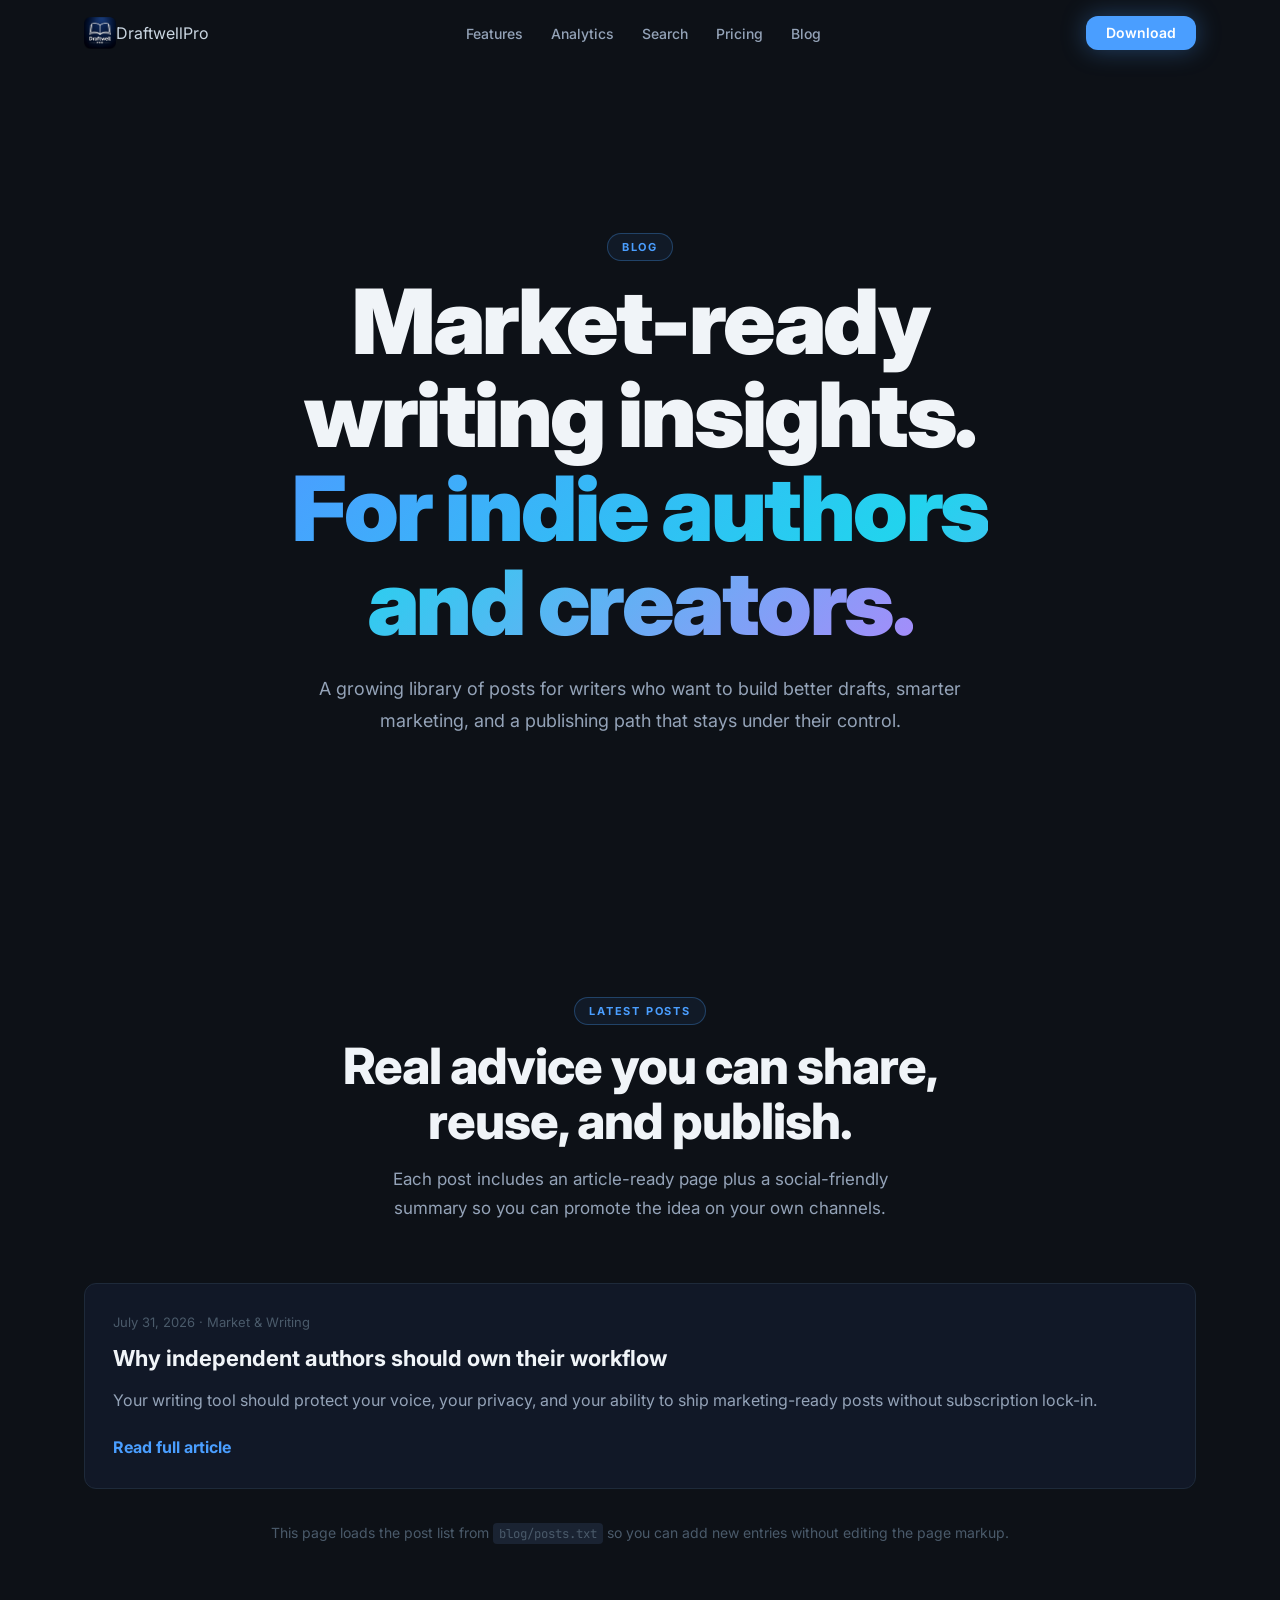
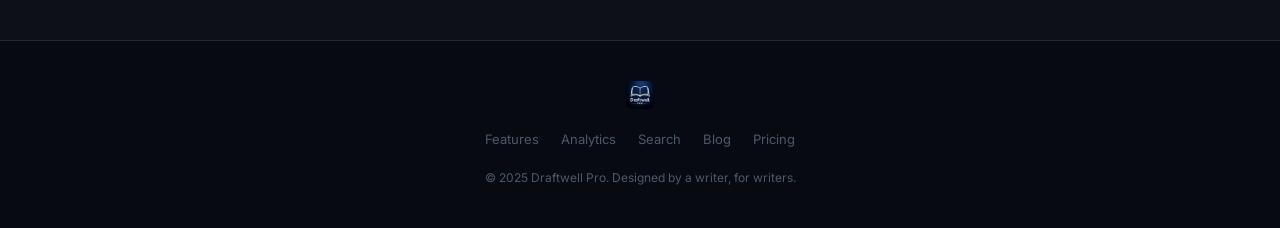
==== docs/blog.html @ 539f734c "fixed bug on blog." ====
<!DOCTYPE html>
<html lang="en">
<head>
  <meta charset="UTF-8">
  <meta name="viewport" content="width=device-width, initial-scale=1.0">
  <title>Draftwell Pro Blog — Writing, publishing, and market insights</title>
  <meta name="description" content="Draftwell Pro blog posts on writing workflows, author marketing, and independent publishing strategies.">
  <meta name="theme-color" content="#0a0d14">
  <link rel="preconnect" href="https://fonts.googleapis.com">
  <link rel="preconnect" href="https://fonts.gstatic.com" crossorigin>
  <link href="https://fonts.googleapis.com/css2?family=Inter:opsz,wght@14..32,400;14..32,500;14..32,600;14..32,700;14..32,800;14..32,900&family=JetBrains+Mono:wght@400;600;700&display=swap" rel="stylesheet">
  <link rel="stylesheet" href="css/styles.css">
  <link rel="icon" href="images/Favicon.ico">
</head>
<body>

<nav id="nav">
  <div class="container nav-inner">
    <div class="nav-logo"><img src="images/logo.png" alt="Draftwell Pro"> Draftwell <span>Pro</span></div>
    <ul class="nav-links">
      <li><a href="index.html#editor">Features</a></li>
      <li><a href="index.html#analytics">Analytics</a></li>
      <li><a href="index.html#search">Search</a></li>
      <li><a href="index.html#price">Pricing</a></li>
      <li><a href="blog.html">Blog</a></li>
    </ul>
    <a href="installHelp.html" class="btn btn-primary nav-cta">Download</a>
  </div>
</nav>

<section id="hero" class="section-alt">
  <div class="container">
    <div class="hero-content reveal" style="max-width:720px;margin:0 auto;text-align:center;">
      <span class="section-label">Blog</span>
      <h1 class="hero-headline">Market-ready writing insights.<br><span class="gradient-text">For indie authors and creators.</span></h1>
      <p class="hero-sub" style="max-width:720px;margin:18px auto 0;">A growing library of posts for writers who want to build better drafts, smarter marketing, and a publishing path that stays under their control.</p>
    </div>
  </div>
</section>

<section class="section-alt">
  <div class="container">
    <div class="section-header reveal">
      <span class="section-label">Latest Posts</span>
      <h2>Real advice you can share,<br>reuse, and publish.</h2>
      <p>Each post includes an article-ready page plus a social-friendly summary so you can promote the idea on your own channels.</p>
    </div>

    <div id="blog-list" class="blog-grid reveal">
      <article class="blog-card">
        <div class="blog-card-meta">July 31, 2026 · Draftwell Pro Blog</div>
        <h3>Welcome to the Draftwell Pro Blog</h3>
        <p class="blog-card-snippet">A professional introduction to this space: practical publishing guidance, author workflow insights, and market-savvy writing advice for independent creators.</p>
        <a href="blog/own-your-workflow.html">Read full introduction</a>
      </article>
    </div>

    <div id="blog-empty" class="blog-empty" hidden>
      <p>Blog posts are loading. If the list does not appear, the blog is still being assembled or your browser is blocking local fetches.</p>
    </div>

    <p style="text-align:center;margin-top:32px;font-size:14px;color:var(--text-4);">This page loads the post list from <code>blog/posts.txt</code> so you can add new entries without editing the page markup.</p>
  </div>
</section>

<footer>
  <div class="container footer-inner">
    <div class="footer-logo"><img src="images/logo.png" alt="Draftwell Pro"></div>
    <ul class="footer-links">
      <li><a href="index.html#editor">Features</a></li>
      <li><a href="index.html#analytics">Analytics</a></li>
      <li><a href="index.html#search">Search</a></li>
      <li><a href="blog.html">Blog</a></li>
      <li><a href="index.html#price">Pricing</a></li>
    </ul>
    <div class="footer-copy">&copy; 2025 Draftwell Pro. Designed by a writer, for writers.</div>
  </div>
</footer>

<script src="js/main.js"></script>
<script src="js/blog.js"></script>
</body>
</html>
---- docs/css/styles.css ----
/* =============================================
   Draftwell Pro Marketing Site — styles.css
   ============================================= */

:root {
  --bg-0: #070a10;
  --bg-1: #0a0d14;
  --bg-2: #0d1117;
  --bg-3: #111827;
  --bg-4: #1a2332;
  --border-dim: #1e2a3a;
  --border-mid: #2d3f55;
  --border-bright: #3d5266;

  --text-1: #f0f4f8;
  --text-2: #c9d5e0;
  --text-3: #94a3b8;
  --text-4: #4a5a6a;

  --blue:   #4a9eff;
  --teal:   #1abc9c;
  --purple: #a78bfa;
  --green:  #50c878;
  --amber:  #f59e0b;
  --pink:   #e879f9;
  --coral:  #fb7185;
  --orange: #f97316;
  --sky:    #22d3ee;
  --slate:  #94a3b8;

  --font:      'Inter', -apple-system, BlinkMacSystemFont, 'Segoe UI', sans-serif;
  --font-mono: 'JetBrains Mono', 'Fira Code', 'Cascadia Code', monospace;

  --section-pad: 96px;
  --container:   1160px;
  --r-sm: 6px;
  --r-md: 12px;
  --r-lg: 20px;
  --r-xl: 28px;
}

/* --- Reset ---------------------------------------------------------- */
*, *::before, *::after { box-sizing: border-box; margin: 0; padding: 0; }
html { scroll-behavior: smooth; }
body {
  background: var(--bg-1);
  color: var(--text-2);
  font-family: var(--font);
  line-height: 1.65;
  overflow-x: hidden;
}
img { max-width: 100%; height: auto; display: block; }
a { color: var(--blue); text-decoration: none; }
a:hover { text-decoration: underline; }
code {
  font-family: var(--font-mono);
  background: var(--bg-4);
  padding: 2px 6px;
  border-radius: 4px;
  font-size: 0.88em;
}

.visually-hidden {
  position: absolute;
  width: 1px; height: 1px;
  overflow: hidden;
  clip: rect(0 0 0 0);
  white-space: nowrap;
}

/* --- Layout --------------------------------------------------------- */
.container { max-width: var(--container); margin: 0 auto; padding: 0 24px; }

section { padding: var(--section-pad) 0; }
.section-alt { background: var(--bg-2); }

.section-header { text-align: center; margin-bottom: 60px; }
.section-header h2 {
  font-size: clamp(30px, 4vw, 50px);
  font-weight: 800;
  letter-spacing: -1px;
  color: var(--text-1);
  line-height: 1.1;
  margin-bottom: 16px;
}
.section-header p {
  font-size: 17px;
  color: var(--text-3);
  max-width: 540px;
  margin: 0 auto;
  line-height: 1.7;
}

/* --- Scroll Reveal -------------------------------------------------- */
.reveal {
  opacity: 0;
  transform: translateY(28px);
  transition: opacity 0.6s ease, transform 0.6s ease;
}
.reveal.visible { opacity: 1; transform: translateY(0); }
.reveal-d1 { transition-delay: 0.1s; }
.reveal-d2 { transition-delay: 0.2s; }
.reveal-d3 { transition-delay: 0.3s; }
.reveal-d4 { transition-delay: 0.4s; }

/* --- Text helpers --------------------------------------------------- */
.gradient-text {
  background: linear-gradient(135deg, var(--blue) 0%, var(--sky) 50%, var(--purple) 100%);
  -webkit-background-clip: text;
  -webkit-text-fill-color: transparent;
  background-clip: text;
}
.gradient-teal {
  background: linear-gradient(135deg, var(--teal) 0%, var(--sky) 100%);
  -webkit-background-clip: text;
  -webkit-text-fill-color: transparent;
  background-clip: text;
}
.section-label {
  display: inline-block;
  font-size: 11px;
  font-weight: 700;
  letter-spacing: 0.16em;
  text-transform: uppercase;
  color: var(--blue);
  padding: 4px 14px;
  border: 1px solid rgba(74,158,255,0.3);
  border-radius: 100px;
  background: rgba(74,158,255,0.07);
  margin-bottom: 14px;
}

/* --- Buttons -------------------------------------------------------- */
.btn {
  display: inline-flex;
  align-items: center;
  gap: 8px;
  padding: 13px 26px;
  border-radius: var(--r-md);
  font-size: 15px;
  font-weight: 600;
  cursor: pointer;
  border: none;
  transition: all 0.2s ease;
  text-decoration: none;
  line-height: 1;
}
.btn:hover { text-decoration: none; }
.btn-primary {
  background: var(--blue);
  color: #fff;
  box-shadow: 0 0 24px rgba(74,158,255,0.35);
}
.btn-primary:hover {
  background: #69b5ff;
  box-shadow: 0 0 36px rgba(74,158,255,0.55);
  transform: translateY(-1px);
  color: #fff;
}
.btn-ghost {
  background: transparent;
  color: var(--text-2);
  border: 1px solid var(--border-mid);
}
.btn-ghost:hover {
  border-color: var(--border-bright);
  color: var(--text-1);
  background: var(--bg-3);
}
.btn-lg { padding: 17px 34px; font-size: 16px; }

/* --- Navigation ----------------------------------------------------- */
#nav {
  position: fixed;
  top: 0; left: 0; right: 0;
  z-index: 100;
  padding: 16px 0;
  transition: background 0.3s, backdrop-filter 0.3s, box-shadow 0.3s;
}
#nav.scrolled {
  background: rgba(10,13,20,0.90);
  backdrop-filter: blur(14px);
  -webkit-backdrop-filter: blur(14px);
  box-shadow: 0 1px 0 var(--border-dim);
}
.nav-inner { display: flex; align-items: center; justify-content: space-between; gap: 24px; }
.nav-logo { display: flex; align-items: center; }
.nav-logo img { height: 32px; width: auto; display: block; }
.nav-links { display: flex; align-items: center; gap: 28px; list-style: none; }
.nav-links a { font-size: 14px; color: var(--text-3); font-weight: 500; transition: color 0.2s; }
.nav-links a:hover { color: var(--text-1); text-decoration: none; }
.nav-cta { margin-left: 8px; padding: 10px 20px; font-size: 14px; }

/* --- Hero ----------------------------------------------------------- */
#hero {
  min-height: 100vh;
  display: flex;
  flex-direction: column;
  align-items: center;
  justify-content: center;
  text-align: center;
  padding: 140px 24px 72px;
  position: relative;
  overflow: hidden;
}
.hero-bg { position: absolute; inset: 0; pointer-events: none; z-index: 0; }
.hero-glow {
  position: absolute;
  border-radius: 50%;
  filter: blur(90px);
}
.hero-glow-1 {
  width: 680px; height: 520px;
  background: radial-gradient(ellipse, rgba(74,158,255,0.28) 0%, transparent 70%);
  top: -120px; left: 50%; transform: translateX(-50%);
}
.hero-glow-2 {
  width: 500px; height: 400px;
  background: radial-gradient(ellipse, rgba(167,139,250,0.18) 0%, transparent 70%);
  bottom: -40px; right: 8%;
}
.hero-glow-3 {
  width: 380px; height: 380px;
  background: radial-gradient(ellipse, rgba(26,188,156,0.12) 0%, transparent 70%);
  top: 35%; left: 4%;
}
.hero-content { position: relative; z-index: 1; max-width: 780px; }

.badges { display: flex; flex-wrap: wrap; gap: 8px; justify-content: center; margin-bottom: 28px; }
.badge {
  display: inline-flex;
  align-items: center;
  gap: 5px;
  padding: 5px 13px;
  border-radius: 100px;
  font-size: 12px;
  font-weight: 600;
  letter-spacing: 0.02em;
  border: 1px solid;
}
.badge-blue   { color: var(--blue);   border-color: rgba(74,158,255,0.35);  background: rgba(74,158,255,0.08); }
.badge-teal   { color: var(--teal);   border-color: rgba(26,188,156,0.35);  background: rgba(26,188,156,0.08); }
.badge-purple { color: var(--purple); border-color: rgba(167,139,250,0.35); background: rgba(167,139,250,0.08); }
.badge-green  { color: var(--green);  border-color: rgba(80,200,120,0.35);  background: rgba(80,200,120,0.08); }

h1.hero-headline {
  font-size: clamp(46px, 7.5vw, 90px);
  font-weight: 900;
  line-height: 1.04;
  letter-spacing: -2.5px;
  color: var(--text-1);
  margin-bottom: 24px;
}
.hero-sub {
  font-size: 18px;
  color: var(--text-3);
  line-height: 1.75;
  max-width: 620px;
  margin: 0 auto 36px;
}
.hero-cta { display: flex; gap: 14px; justify-content: center; flex-wrap: wrap; }

.hero-mockup {
  position: relative;
  z-index: 1;
  margin-top: 60px;
  width: 100%;
  max-width: 920px;
}
.mockup-window {
  background: var(--bg-3);
  border: 1px solid var(--border-mid);
  border-radius: var(--r-lg);
  overflow: hidden;
  box-shadow: 0 0 0 1px var(--border-dim), 0 0 80px rgba(74,158,255,0.10), 0 48px 80px rgba(0,0,0,0.55);
}
.mockup-titlebar {
  display: flex;
  align-items: center;
  gap: 7px;
  padding: 11px 16px;
  background: var(--bg-4);
  border-bottom: 1px solid var(--border-dim);
}
.dot { width: 12px; height: 12px; border-radius: 50%; }
.dot-red   { background: #ff5f57; }
.dot-amber { background: #febc2e; }
.dot-green { background: #28c840; }
.mockup-title {
  flex: 1;
  text-align: center;
  font-size: 12px;
  color: var(--text-4);
  font-family: var(--font-mono);
}
.mockup-placeholder {
  aspect-ratio: 16/9;
  display: flex;
  align-items: center;
  justify-content: center;
  background: linear-gradient(135deg, var(--bg-2) 0%, var(--bg-4) 100%);
  position: relative;
  overflow: hidden;
}
.mockup-placeholder::before {
  content: '';
  position: absolute;
  inset: 0;
  background:
    repeating-linear-gradient(90deg, transparent, transparent 99px, rgba(74,158,255,0.04) 100px),
    repeating-linear-gradient(0deg, transparent, transparent 39px, rgba(74,158,255,0.04) 40px);
}
.ph-label {
  position: relative;
  z-index: 1;
  text-align: center;
  padding: 24px;
}
.ph-label .ph-icon { font-size: 44px; opacity: 0.25; margin-bottom: 12px; }
.ph-label p { font-size: 13px; color: var(--text-4); font-family: var(--font-mono); }
.ph-label .ph-hint { font-size: 11px; color: var(--text-4); opacity: 0.6; margin-top: 6px; }

/* --- Hero carousel -------------------------------------------------- */
.hero-carousel {
  display: grid;
  position: relative;
  border-radius: var(--r-lg);
  overflow: hidden;
  box-shadow: 0 0 0 1px var(--border-mid), 0 0 80px rgba(74,158,255,0.10), 0 48px 80px rgba(0,0,0,0.55);
}
.hc-slide {
  grid-area: 1 / 1;
  width: 100%;
  display: block;
  opacity: 0;
  transition: opacity 0.7s ease;
  pointer-events: none;
  cursor: zoom-in;
}
.hc-slide.active {
  opacity: 1;
  pointer-events: auto;
}
.hc-dots {
  position: absolute;
  bottom: 12px;
  left: 50%;
  transform: translateX(-50%);
  display: flex;
  gap: 7px;
  z-index: 10;
}
.hc-dot {
  width: 8px;
  height: 8px;
  border-radius: 50%;
  border: none;
  background: rgba(255,255,255,0.35);
  cursor: pointer;
  padding: 0;
  transition: background 0.25s, transform 0.25s;
}
.hc-dot.active {
  background: rgba(255,255,255,0.90);
  transform: scale(1.25);
}
.hc-dot:hover { background: rgba(255,255,255,0.65); }
.hc-arrow {
  position: absolute;
  top: 50%;
  transform: translateY(-50%);
  z-index: 10;
  width: 44px;
  height: 44px;
  border-radius: 50%;
  border: 1px solid rgba(255,255,255,0.25);
  background: rgba(0,0,0,0.45);
  color: #fff;
  font-size: 28px;
  line-height: 1;
  cursor: pointer;
  display: flex;
  align-items: center;
  justify-content: center;
  opacity: 0;
  transition: opacity 0.2s, background 0.2s;
  padding: 0;
  padding-bottom: 2px;
}
.hc-prev { left: 12px; }
.hc-next { right: 12px; }
.hero-carousel:hover .hc-arrow { opacity: 1; }
.hc-arrow:hover { background: rgba(0,0,0,0.70); }

/* --- Analytics screenshots tab -------------------------------------- */
.ac-wrap {
  max-width: 860px;
  margin: 0 auto;
}

/* --- Standalone section screenshots --------------------------------- */
.section-screenshot {
  width: 100%;
  display: block;
  border-radius: var(--r-lg);
  border: 1px solid var(--border-mid);
  box-shadow: 0 0 0 1px var(--border-dim), 0 24px 60px rgba(0,0,0,0.45);
  cursor: zoom-in;
}

/* --- Lightbox ------------------------------------------------------- */
.lightbox {
  display: none;
  position: fixed;
  inset: 0;
  background: rgba(0,0,0,0.92);
  z-index: 9000;
  align-items: center;
  justify-content: center;
  padding: 24px;
}
.lightbox.open {
  display: flex;
}
.lb-img {
  max-width: 100%;
  max-height: 100%;
  object-fit: contain;
  border-radius: var(--r-md);
  box-shadow: 0 0 80px rgba(0,0,0,0.8);
  user-select: none;
}
.lb-close {
  position: absolute;
  top: 16px;
  right: 20px;
  width: 40px;
  height: 40px;
  border-radius: 50%;
  border: 1px solid rgba(255,255,255,0.2);
  background: rgba(255,255,255,0.08);
  color: #fff;
  font-size: 22px;
  line-height: 1;
  cursor: pointer;
  display: flex;
  align-items: center;
  justify-content: center;
  transition: background 0.2s;
}
.lb-close:hover { background: rgba(255,255,255,0.18); }
.lb-arrow {
  position: absolute;
  top: 50%;
  transform: translateY(-50%);
  width: 52px;
  height: 52px;
  border-radius: 50%;
  border: 1px solid rgba(255,255,255,0.2);
  background: rgba(255,255,255,0.08);
  color: #fff;
  font-size: 32px;
  line-height: 1;
  cursor: pointer;
  display: flex;
  align-items: center;
  justify-content: center;
  transition: background 0.2s;
  padding: 0;
  padding-bottom: 3px;
  z-index: 1;
}
.lb-arrow:hover { background: rgba(255,255,255,0.18); }
.lb-prev { left: 20px; }
.lb-next { right: 20px; }
.lightbox.lb-single .lb-arrow { display: none; }
@media (max-width: 640px) {
  .lb-arrow { width: 42px; height: 42px; font-size: 26px; }
  .lb-prev { left: 8px; }
  .lb-next { right: 8px; }
}

/* --- Feature items -------------------------------------------------- */
.feature-list { display: flex; flex-direction: column; gap: 14px; }
.feature-item {
  display: flex;
  gap: 14px;
  align-items: flex-start;
  padding: 15px;
  border-radius: var(--r-md);
  border: 1px solid var(--border-dim);
  background: var(--bg-3);
  transition: border-color 0.2s;
}
.feature-item:hover { border-color: rgba(74,158,255,0.3); }
.fi-icon {
  width: 36px; height: 36px;
  border-radius: var(--r-sm);
  display: flex; align-items: center; justify-content: center;
  font-size: 16px; flex-shrink: 0;
}
.fi-blue   { background: rgba(74,158,255,0.14); }
.fi-teal   { background: rgba(26,188,156,0.14); }
.fi-purple { background: rgba(167,139,250,0.14); }
.fi-amber  { background: rgba(245,158,11,0.14); }
.fi-green  { background: rgba(80,200,120,0.14); }
.fi-pink   { background: rgba(232,121,249,0.14); }
.fi-coral  { background: rgba(251,113,133,0.14); }
.fi-orange { background: rgba(249,115,22,0.14); }
.feature-text h4 { font-size: 14px; font-weight: 700; color: var(--text-1); margin-bottom: 3px; }
.feature-text p  { font-size: 13px; color: var(--text-3); line-height: 1.55; }

/* --- Two-column feature layout -------------------------------------- */
.feat-layout {
  display: grid;
  grid-template-columns: 1fr 1fr;
  gap: 60px;
  align-items: center;
}
.feat-layout.flip > :first-child { order: 2; }
.feat-layout.flip > :last-child  { order: 1; }
.feat-copy h2 {
  font-size: clamp(26px, 3.2vw, 42px);
  font-weight: 800;
  letter-spacing: -1px;
  color: var(--text-1);
  line-height: 1.1;
  margin-bottom: 14px;
}
.feat-copy p {
  font-size: 16px;
  color: var(--text-3);
  line-height: 1.7;
  margin-bottom: 28px;
}

/* --- Problem cards -------------------------------------------------- */
.problem-grid {
  display: grid;
  grid-template-columns: repeat(auto-fit, minmax(240px, 1fr));
  gap: 22px;
}
.problem-card {
  background: var(--bg-3);
  border: 1px solid var(--border-dim);
  border-radius: var(--r-md);
  padding: 26px;
  transition: border-color 0.2s, transform 0.2s;
}
.problem-card:hover { border-color: var(--border-bright); transform: translateY(-2px); }
.problem-icon { font-size: 26px; margin-bottom: 14px; }
.problem-card h3 { font-size: 16px; font-weight: 700; color: var(--text-1); margin-bottom: 8px; }
.problem-card p  { font-size: 14px; color: var(--text-3); line-height: 1.6; }

/* --- Analytics tabs & panels --------------------------------------- */
.analytics-tabs {
  display: flex;
  gap: 8px;
  justify-content: center;
  flex-wrap: wrap;
  margin-bottom: 36px;
}
.tab-btn {
  padding: 8px 20px;
  border-radius: 100px;
  font-size: 13px;
  font-weight: 600;
  cursor: pointer;
  border: 1px solid var(--border-dim);
  background: transparent;
  color: var(--text-3);
  transition: all 0.2s;
  font-family: var(--font);
}
.tab-btn.active { background: var(--blue); border-color: var(--blue); color: #fff; }
.tab-btn:hover:not(.active) { border-color: var(--border-mid); color: var(--text-2); }
.tab-panel { display: none; }
.tab-panel.active { display: block; }

/* Radar */
.radar-wrap { display: flex; align-items: center; gap: 40px; flex-wrap: wrap; }
.radar-svg-box { flex: 0 0 280px; }
.radar-metrics { flex: 1; min-width: 220px; display: flex; flex-direction: column; gap: 13px; }
.metric-row { display: flex; align-items: center; gap: 10px; }
.metric-label { width: 100px; font-size: 13px; color: var(--text-3); font-weight: 500; flex-shrink: 0; }
.bar-track { flex: 1; height: 6px; background: var(--bg-4); border-radius: 100px; overflow: hidden; }
.bar-fill-sm { height: 100%; border-radius: 100px; width: 0; transition: width 1.4s ease; }
.metric-val { width: 44px; font-size: 12px; color: var(--text-4); text-align: right; font-family: var(--font-mono); }

/* Heatmap panel */
.heatmap-card {
  background: var(--bg-3);
  border: 1px solid var(--border-dim);
  border-radius: var(--r-lg);
  padding: 30px;
}
.heatmap-top {
  display: flex;
  align-items: flex-start;
  justify-content: space-between;
  flex-wrap: wrap;
  gap: 16px;
  margin-bottom: 24px;
}
.heatmap-title { font-size: 15px; font-weight: 700; color: var(--text-1); }
.hmap-stats { display: flex; gap: 28px; }
.hmap-stat .val { font-size: 20px; font-weight: 800; color: var(--text-1); font-family: var(--font-mono); }
.hmap-stat .lbl { font-size: 11px; color: var(--text-4); text-transform: uppercase; letter-spacing: 0.08em; }
.heatmap-grid { display: grid; grid-template-columns: repeat(52, 1fr); gap: 3px; }
.hmap-cell { aspect-ratio: 1; border-radius: 2px; background: var(--bg-4); }
.hmap-cell.l1 { background: rgba(74,158,255,0.22); }
.hmap-cell.l2 { background: rgba(74,158,255,0.45); }
.hmap-cell.l3 { background: rgba(74,158,255,0.68); }
.hmap-cell.l4 { background: rgba(74,158,255,0.92); }

/* Bar chart panel */
.barchart-card {
  background: var(--bg-3);
  border: 1px solid var(--border-dim);
  border-radius: var(--r-lg);
  padding: 30px;
}
.barchart-header { margin-bottom: 24px; }
.barchart-title  { font-size: 15px; font-weight: 700; color: var(--text-1); margin-bottom: 4px; }
.barchart-sub    { font-size: 13px; color: var(--text-3); }
.bar-rows        { display: flex; flex-direction: column; gap: 10px; }
.bar-row         { display: flex; align-items: center; gap: 10px; }
.bar-label       { width: 54px; font-size: 12px; color: var(--text-3); text-align: right; flex-shrink: 0; font-family: var(--font-mono); }
.bar-outer       { flex: 1; height: 22px; background: var(--bg-4); border-radius: 4px; overflow: hidden; }
.bar-inner       { height: 100%; border-radius: 4px; width: 0; transition: width 1.4s ease; display: flex; align-items: center; padding-right: 8px; justify-content: flex-end; }
.bar-val-lbl     { font-size: 10px; font-weight: 700; font-family: var(--font-mono); color: rgba(255,255,255,0.75); white-space: nowrap; }

/* --- Entity panel --------------------------------------------------- */
.entity-panel {
  background: var(--bg-3);
  border: 1px solid var(--border-mid);
  border-radius: var(--r-lg);
  overflow: hidden;
  box-shadow: 0 4px 30px rgba(0,0,0,0.4);
}
.ep-header {
  padding: 14px 18px;
  background: var(--bg-4);
  border-bottom: 1px solid var(--border-dim);
  font-size: 13px;
  font-weight: 700;
  color: var(--text-2);
  display: flex;
  align-items: center;
  justify-content: space-between;
}
.ep-sub { font-size: 11px; color: var(--text-4); font-weight: 400; }
.ep-search { padding: 10px 18px; border-bottom: 1px solid var(--border-dim); }
.ep-search input {
  width: 100%;
  background: var(--bg-2);
  border: 1px solid var(--border-dim);
  border-radius: var(--r-sm);
  padding: 7px 12px;
  color: var(--text-2);
  font-size: 13px;
  outline: none;
  font-family: var(--font);
  pointer-events: none;
}
.ep-group-label {
  padding: 6px 18px;
  font-size: 10px;
  font-weight: 700;
  letter-spacing: 0.12em;
  text-transform: uppercase;
  color: var(--text-4);
  background: var(--bg-2);
}
.ep-item {
  display: flex;
  align-items: center;
  gap: 10px;
  padding: 11px 18px;
  border-bottom: 1px solid var(--border-dim);
  cursor: default;
  transition: background 0.15s;
}
.ep-item:hover { background: var(--bg-4); }
.ep-dot { width: 7px; height: 7px; border-radius: 50%; flex-shrink: 0; }
.ep-name { font-size: 14px; color: var(--text-2); flex: 1; }
.ep-count { font-size: 11px; color: var(--text-4); font-family: var(--font-mono); }
.ep-tag {
  font-size: 10px; padding: 2px 7px; border-radius: 100px; font-weight: 600;
}
.ep-tag-char  { background: rgba(26,188,156,0.14); color: var(--teal); }
.ep-tag-loc   { background: rgba(74,158,255,0.14); color: var(--blue); }
.ep-tag-item  { background: rgba(245,158,11,0.14);  color: var(--amber); }
.ep-tag-event { background: rgba(167,139,250,0.14); color: var(--purple); }

/* --- Kanban board --------------------------------------------------- */
.kanban-scroll { padding-bottom: 8px; }
.kanban-board  { display: flex; gap: 14px; padding: 2px; }
.k-col { flex: 1 1 0; min-width: 0; }
.k-col-head {
  display: flex;
  align-items: center;
  justify-content: space-between;
  padding: 9px 13px;
  background: var(--bg-3);
  border-radius: var(--r-md) var(--r-md) 0 0;
  border-bottom: 2px solid;
  font-size: 11px;
  font-weight: 700;
  text-transform: uppercase;
  letter-spacing: 0.07em;
}
.k-col-body {
  background: var(--bg-3);
  border: 1px solid var(--border-dim);
  border-top: none;
  border-radius: 0 0 var(--r-md) var(--r-md);
  padding: 9px;
  min-height: 200px;
  display: flex;
  flex-direction: column;
  gap: 9px;
}
.k-count {
  padding: 2px 7px;
  border-radius: 100px;
  font-size: 10px;
  font-weight: 700;
}
.kcard {
  background: var(--bg-4);
  border: 1px solid var(--border-dim);
  border-radius: var(--r-sm);
  padding: 11px;
  transition: border-color 0.2s;
}
.kcard:hover { border-color: var(--border-mid); }
.kcard-name   { font-size: 13px; font-weight: 700; color: var(--text-1); margin-bottom: 2px; }
.kcard-agency { font-size: 11px; color: var(--text-4); margin-bottom: 7px; }
.kcard-type   {
  display: inline-block;
  font-size: 10px; padding: 2px 7px;
  border-radius: 100px; font-weight: 600; margin-bottom: 8px;
}
.ktype-agent { background: rgba(26,188,156,0.14); color: var(--teal); }
.ktype-pub   { background: rgba(74,158,255,0.14); color: var(--blue); }
.kcard-prog  { height: 4px; background: var(--bg-0); border-radius: 100px; overflow: hidden; }
.kcard-prog-fill { height: 100%; border-radius: 100px; }
.kcard-days  { font-size: 10px; color: var(--text-4); margin-top: 4px; font-family: var(--font-mono); }
.kcard-empty { text-align: center; padding: 28px 12px; color: var(--text-4); font-size: 12px; line-height: 1.7; }

.col-research { border-color: var(--slate); color: var(--slate); }
.col-queried  { border-color: var(--blue);  color: var(--blue); }
.col-partial  { border-color: var(--amber); color: var(--amber); }
.col-full     { border-color: var(--green); color: var(--green); }
.col-rejected { border-color: var(--coral); color: var(--coral); }
.col-accepted { border-color: var(--pink);  color: var(--pink); }

/* --- Session list --------------------------------------------------- */
.session-list {
  background: var(--bg-3);
  border: 1px solid var(--border-dim);
  border-radius: var(--r-lg);
  overflow: hidden;
}
.slist-head {
  display: grid;
  grid-template-columns: 1fr 80px 70px 70px;
  gap: 8px;
  padding: 11px 18px;
  background: var(--bg-4);
  border-bottom: 1px solid var(--border-dim);
  font-size: 11px;
  font-weight: 700;
  text-transform: uppercase;
  letter-spacing: 0.08em;
  color: var(--text-4);
}
.slist-row {
  display: grid;
  grid-template-columns: 1fr 80px 70px 70px;
  gap: 8px;
  padding: 11px 18px;
  border-bottom: 1px solid var(--border-dim);
  font-size: 13px;
  color: var(--text-3);
  font-family: var(--font-mono);
  transition: background 0.15s;
}
.slist-row:last-child { border-bottom: none; }
.slist-row:hover { background: var(--bg-4); }

/* --- Time stats grid ----------------------------------------------- */
.time-stats {
  display: grid;
  grid-template-columns: 1fr 1fr;
  gap: 14px;
  margin-top: 30px;
}
.tstat-card {
  background: var(--bg-3);
  border: 1px solid var(--border-dim);
  border-radius: var(--r-md);
  padding: 18px;
}
.tstat-card .tval { font-size: 26px; font-weight: 800; font-family: var(--font-mono); margin-bottom: 4px; }
.tstat-card .tlbl { font-size: 11px; color: var(--text-4); text-transform: uppercase; letter-spacing: 0.08em; }

/* --- Goal cards ----------------------------------------------------- */
.goal-card {
  background: var(--bg-3);
  border: 1px solid var(--border-dim);
  border-radius: var(--r-md);
  padding: 18px;
  margin-bottom: 14px;
}
.goal-head { display: flex; justify-content: space-between; align-items: center; margin-bottom: 11px; }
.goal-title { font-size: 14px; font-weight: 700; color: var(--text-1); }
.goal-badge { font-size: 11px; padding: 3px 9px; border-radius: 100px; font-weight: 600; }
.badge-active    { background: rgba(74,158,255,0.14); color: var(--blue); }
.badge-complete  { background: rgba(80,200,120,0.14); color: var(--green); }
.goal-bar-track  { height: 7px; background: var(--bg-0); border-radius: 100px; overflow: hidden; margin-bottom: 7px; }
.goal-bar-fill   { height: 100%; border-radius: 100px; background: linear-gradient(90deg, var(--purple), var(--pink)); width: 0; transition: width 1.4s ease; }
.goal-bar-fill.done { background: linear-gradient(90deg, var(--green), var(--teal)); }
.goal-meta       { display: flex; justify-content: space-between; font-size: 12px; color: var(--text-4); font-family: var(--font-mono); }

/* --- Export cards --------------------------------------------------- */
.export-grid {
  display: grid;
  grid-template-columns: repeat(4, 1fr);
  gap: 22px;
  margin-bottom: 36px;
}
.export-card {
  background: var(--bg-3);
  border: 1px solid var(--border-dim);
  border-radius: var(--r-lg);
  padding: 30px 22px;
  text-align: center;
  transition: border-color 0.2s, transform 0.2s;
}
.export-card:hover { border-color: rgba(74,158,255,0.4); transform: translateY(-3px); }
.export-icon { font-size: 38px; margin-bottom: 14px; }
.export-name { font-size: 18px; font-weight: 800; color: var(--text-1); margin-bottom: 8px; }
.export-desc { font-size: 13px; color: var(--text-3); line-height: 1.55; }
.export-opts {
  background: var(--bg-3);
  border: 1px solid var(--border-dim);
  border-radius: var(--r-lg);
  padding: 28px;
}
.export-opts-title { font-size: 15px; font-weight: 700; color: var(--text-1); margin-bottom: 18px; }
.chip-cloud { display: flex; flex-wrap: wrap; gap: 9px; }
.chip {
  padding: 5px 13px;
  background: var(--bg-4);
  border: 1px solid var(--border-dim);
  border-radius: 100px;
  font-size: 12px;
  color: var(--text-3);
}

/* --- Privacy cards -------------------------------------------------- */
.privacy-grid { display: grid; grid-template-columns: repeat(auto-fit, minmax(210px, 1fr)); gap: 20px; }
.privacy-card {
  background: var(--bg-3);
  border: 1px solid var(--border-dim);
  border-radius: var(--r-md);
  padding: 26px 22px;
  text-align: center;
  transition: border-color 0.2s;
}
.privacy-card:hover { border-color: rgba(26,188,156,0.3); }
.privacy-icon { font-size: 30px; margin-bottom: 14px; }
.privacy-card h3 { font-size: 15px; font-weight: 700; color: var(--text-1); margin-bottom: 8px; }
.privacy-card p  { font-size: 13px; color: var(--text-3); line-height: 1.6; }

/* --- Revision list -------------------------------------------------- */
.revision-list {
  background: var(--bg-3);
  border: 1px solid var(--border-dim);
  border-radius: var(--r-lg);
  overflow: hidden;
}
.rev-item {
  display: flex;
  align-items: center;
  gap: 12px;
  padding: 13px 18px;
  border-bottom: 1px solid var(--border-dim);
  cursor: default;
  transition: background 0.15s;
}
.rev-item:last-child { border-bottom: none; }
.rev-item:hover { background: var(--bg-4); }
.rev-dot { width: 9px; height: 9px; border-radius: 50%; background: var(--purple); flex-shrink: 0; }
.rev-dot.old { background: var(--border-bright); }
.rev-info { flex: 1; }
.rev-date { font-size: 13px; font-weight: 700; color: var(--text-1); font-family: var(--font-mono); }
.rev-meta { font-size: 11px; color: var(--text-4); margin-top: 2px; }
.rev-action { font-size: 11px; color: var(--blue); font-weight: 600; }

/* --- "What it's not" cards ----------------------------------------- */
.not-grid { display: grid; grid-template-columns: repeat(auto-fit, minmax(220px, 1fr)); gap: 20px; }
.not-card {
  background: var(--bg-3);
  border: 1px solid var(--border-dim);
  border-radius: var(--r-md);
  padding: 26px 22px;
  transition: border-color 0.2s, transform 0.2s;
}
.not-card:hover { transform: translateY(-2px); }
.not-card .ni { font-size: 26px; margin-bottom: 14px; }
.not-card h3 { font-size: 16px; font-weight: 700; color: var(--text-1); margin-bottom: 8px; }
.not-card p  { font-size: 14px; color: var(--text-3); line-height: 1.6; }

/* --- Comparison table ------------------------------------------------ */
.cmp-scroll { overflow-x: auto; border-radius: var(--r-md); border: 1px solid var(--border-dim); }
.cmp-table {
  width: 100%;
  table-layout: fixed;
  border-collapse: collapse;
  background: var(--bg-3);
  font-size: 13px;
}
.cmp-table caption { caption-side: top; text-align: left; }
.cmp-table thead th {
  position: sticky;
  top: 0;
  background: var(--bg-4);
  color: var(--text-1);
  font-size: 12px;
  font-weight: 700;
  text-align: left;
  padding: 12px 14px;
  border-bottom: 1px solid var(--border-mid);
  word-wrap: break-word;
}
.cmp-table thead th:not(:first-child) { text-align: center; }
.cmp-table thead .cmp-head-dw { color: var(--blue); }
.cmp-table thead .cmp-head-sc { color: var(--text-3); }
.cmp-table thead .cmp-head-at { color: var(--amber); }
.cmp-table thead .cmp-head-db { color: var(--purple); }
.cmp-table thead .cmp-head-yw { color: var(--sky); }
.cmp-table tbody th {
  text-align: left;
  font-weight: 600;
  font-size: 12px;
  color: var(--text-2);
  padding: 12px 14px;
  border-bottom: 1px solid var(--border-dim);
  word-wrap: break-word;
}
.cmp-table td {
  padding: 12px 14px;
  border-bottom: 1px solid var(--border-dim);
  border-left: 1px solid var(--border-dim);
  color: var(--text-3);
  vertical-align: top;
  font-size: 12px;
  line-height: 1.45;
  word-wrap: break-word;
}
.cmp-table tbody tr:last-child th,
.cmp-table tbody tr:last-child td { border-bottom: none; }
.cmp-table thead th:nth-child(2) {
  background: rgba(74,158,255,0.16);
  box-shadow: 0 0 22px rgba(74,158,255,0.45), inset 0 -2px 0 var(--blue);
  border-top-left-radius: var(--r-sm);
  border-top-right-radius: var(--r-sm);
}
.cmp-table tbody td:nth-child(2) {
  box-shadow: inset 4px 0 8px -5px rgba(74,158,255,0.7), inset -4px 0 8px -5px rgba(74,158,255,0.7);
  border-left: 1px solid rgba(74,158,255,0.35);
  border-right: 1px solid rgba(74,158,255,0.35);
}
.cmp-table tbody tr:last-child td:nth-child(2) { border-bottom-left-radius: var(--r-sm); border-bottom-right-radius: var(--r-sm); }
.cmp-win {
  color: var(--text-1);
  font-weight: 600;
  background: rgba(80,200,120,0.08);
  position: relative;
}
.cmp-win::before {
  content: '\2605';
  color: var(--green);
  font-size: 11px;
  margin-right: 6px;
}
.cmp-tie { color: var(--text-4); }
.cmp-legend {
  display: flex;
  align-items: center;
  gap: 8px;
  justify-content: center;
  margin-top: 18px;
  font-size: 12px;
  color: var(--text-4);
}
.cmp-legend .cmp-star { color: var(--green); }

/* --- Price cards ---------------------------------------------------- */
.price-outer {
  display: flex;
  justify-content: center;
  align-items: start;
  gap: 24px;
  flex-wrap: wrap;
}
.price-card {
  max-width: 420px;
  width: 100%;
  background: var(--bg-3);
  border: 1px solid var(--border-mid);
  border-radius: var(--r-xl);
  padding: 44px 40px;
  text-align: center;
  position: relative;
  box-shadow: 0 0 0 1px rgba(74,158,255,0.12), 0 0 60px rgba(74,158,255,0.07), 0 0 120px rgba(167,139,250,0.05);
}
.price-card-trial {
  border-color: var(--border-dim);
  box-shadow: none;
  background: var(--bg-2);
}
.price-badge-top {
  display: inline-block;
  font-size: 11px;
  font-weight: 700;
  letter-spacing: 0.1em;
  text-transform: uppercase;
  color: var(--blue);
  padding: 5px 14px;
  border: 1px solid rgba(74,158,255,0.3);
  border-radius: 100px;
  background: rgba(74,158,255,0.07);
  margin-bottom: 20px;
}
.price-badge-trial {
  color: var(--teal);
  border-color: rgba(26,188,156,0.3);
  background: rgba(26,188,156,0.07);
}
.price-amount {
  font-size: 80px;
  font-weight: 900;
  color: var(--text-1);
  letter-spacing: -4px;
  line-height: 1;
  margin-bottom: 8px;
  font-family: var(--font-mono);
}
.price-amount-trial {
  font-size: 64px;
  letter-spacing: -2px;
  color: var(--teal);
}
.price-amount sup {
  font-size: 34px;
  font-weight: 700;
  vertical-align: super;
  letter-spacing: 0;
  color: var(--text-3);
}
.price-sale-row { display: flex; align-items: center; gap: 10px; flex-wrap: wrap; margin-bottom: 12px; }
.price-was { font-size: 14px; color: var(--text-4); text-decoration: line-through; }
.chip-sale { font-size: 12px; font-weight: 600; color: var(--amber); background: rgba(245,158,11,0.12); border: 1px solid rgba(245,158,11,0.3); border-radius: 20px; padding: 3px 10px; white-space: nowrap; }
.price-note { font-size: 14px; color: var(--text-4); margin-bottom: 28px; }
.price-features-list {
  list-style: none;
  text-align: left;
  margin-bottom: 32px;
  display: flex;
  flex-direction: column;
  gap: 10px;
}
.price-features-list li {
  display: flex;
  align-items: flex-start;
  gap: 9px;
  font-size: 14px;
  color: var(--text-2);
}
.price-features-list li::before {
  content: '✓';
  color: var(--green);
  font-weight: 700;
  flex-shrink: 0;
  margin-top: 1px;
}
.price-cta { display: flex; flex-direction: column; align-items: center; gap: 11px; }
.price-os-note { font-size: 12px; color: var(--text-4); }

.blog-grid {
  display: grid;
  grid-template-columns: repeat(auto-fit, minmax(280px, 1fr));
  gap: 22px;
}
.blog-card {
  background: var(--bg-3);
  border: 1px solid var(--border-dim);
  border-radius: var(--r-md);
  padding: 28px;
  transition: transform 0.2s, border-color 0.2s;
}
.blog-card:hover {
  border-color: var(--border-bright);
  transform: translateY(-2px);
}
.blog-card-meta {
  font-size: 13px;
  color: var(--text-4);
  margin-bottom: 12px;
}
.blog-card h3 {
  font-size: 22px;
  font-weight: 700;
  color: var(--text-1);
  margin-bottom: 14px;
  line-height: 1.2;
}
.blog-card-snippet {
  color: var(--text-3);
  line-height: 1.75;
  margin-bottom: 20px;
}
.blog-card a {
  font-weight: 700;
  color: var(--blue);
}
.blog-empty {
  background: var(--bg-3);
  border: 1px solid var(--border-dim);
  border-radius: var(--r-md);
  padding: 24px;
  color: var(--text-3);
}
.article-content {
  max-width: 720px;
  margin: 0 auto;
}
.article-content p {
  color: var(--text-3);
  line-height: 1.75;
  margin-bottom: 18px;
}
.article-content h2 {
  font-size: 24px;
  font-weight: 700;
  color: var(--text-1);
  margin: 40px 0 14px;
}

/* --- Footer --------------------------------------------------------- */
footer {
  background: var(--bg-0);
  border-top: 1px solid var(--border-dim);
  padding: 40px 0;
}
.footer-inner {
  display: flex;
  flex-direction: column;
  align-items: center;
  gap: 16px;
  text-align: center;
}
.footer-logo { display: flex; align-items: center; }
.footer-logo img { height: 28px; width: auto; display: block; }
.footer-links { display: flex; gap: 22px; list-style: none; flex-wrap: wrap; justify-content: center; }
.footer-links a { font-size: 13px; color: var(--text-4); transition: color 0.2s; }
.footer-links a:hover { color: var(--text-2); text-decoration: none; }
.footer-copy { font-size: 12px; color: var(--text-4); }

/* --- Responsive ----------------------------------------------------- */
@media (max-width: 900px) {
  .feat-layout, .feat-layout.flip { grid-template-columns: 1fr; gap: 40px; }
  .feat-layout.flip > :first-child { order: unset; }
  .feat-layout.flip > :last-child  { order: unset; }
  .export-grid { grid-template-columns: repeat(2, 1fr); max-width: 680px; margin-left: auto; margin-right: auto; }
  .nav-links { display: none; }
  .heatmap-grid { grid-template-columns: repeat(26, 1fr); }
}
@media (max-width: 640px) {
  :root { --section-pad: 64px; }
  h1.hero-headline { letter-spacing: -1px; }
  .hero-cta { flex-direction: column; align-items: center; }
  .time-stats { grid-template-columns: 1fr 1fr; }
  .slist-head, .slist-row { grid-template-columns: 1fr 80px; }
  .slist-head span:nth-child(3), .slist-head span:nth-child(4),
  .slist-row  span:nth-child(3), .slist-row  span:nth-child(4) { display: none; }
  .export-grid { grid-template-columns: 1fr; max-width: 360px; }
  .price-card { padding: 30px 22px; }
  .price-amount { font-size: 64px; }
  .price-amount-trial { font-size: 52px; }
  .radar-svg-box { flex: 0 0 240px; }
  .heatmap-grid { grid-template-columns: repeat(13, 1fr); }
}
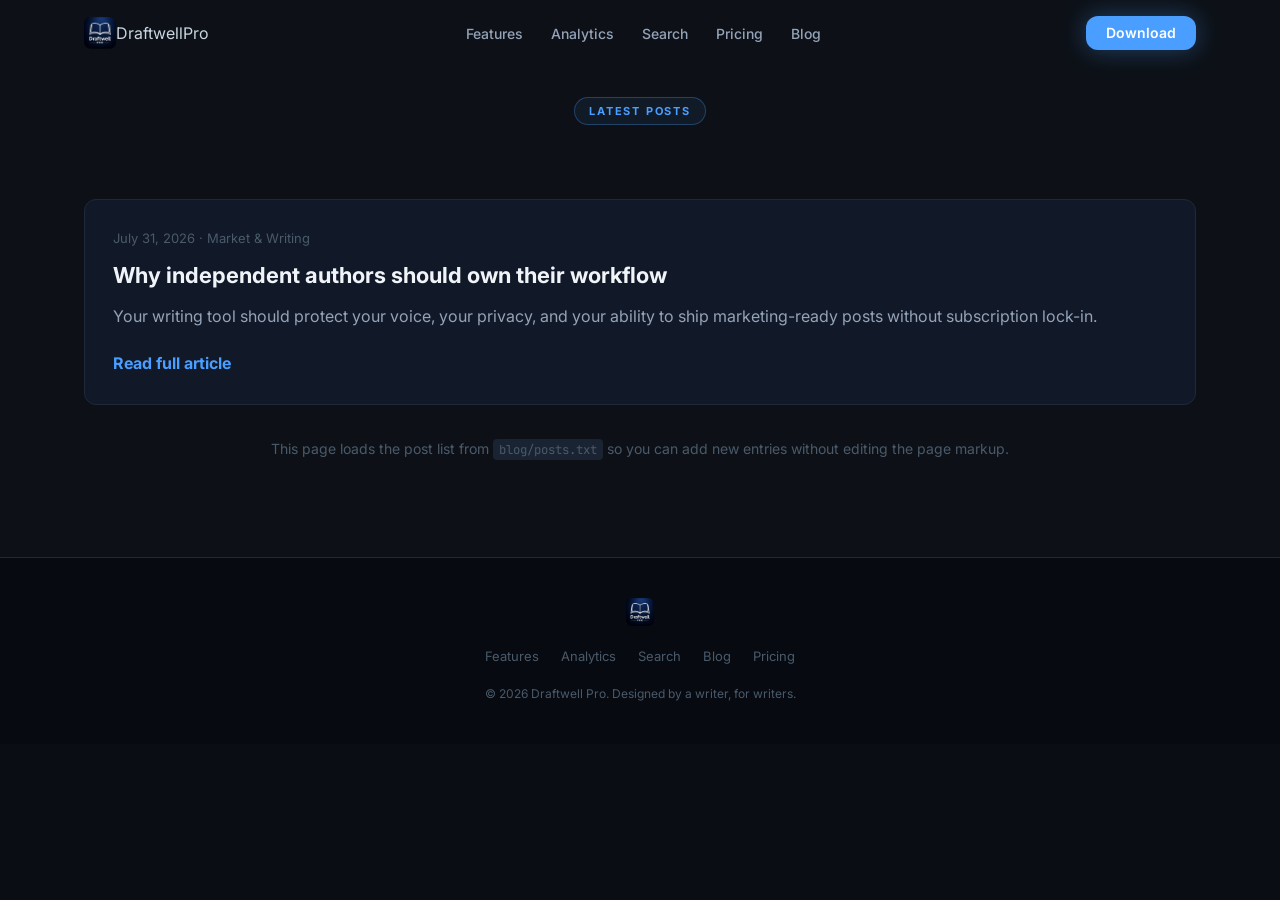
==== commit 81317055: "cleanup blog" ====
--- a/docs/blog.html
+++ b/docs/blog.html
@@ -28,22 +28,10 @@
   </div>
 </nav>
 
-<section id="hero" class="section-alt">
-  <div class="container">
-    <div class="hero-content reveal" style="max-width:720px;margin:0 auto;text-align:center;">
-      <span class="section-label">Blog</span>
-      <h1 class="hero-headline">Market-ready writing insights.<br><span class="gradient-text">For indie authors and creators.</span></h1>
-      <p class="hero-sub" style="max-width:720px;margin:18px auto 0;">A growing library of posts for writers who want to build better drafts, smarter marketing, and a publishing path that stays under their control.</p>
-    </div>
-  </div>
-</section>
-
 <section class="section-alt">
   <div class="container">
     <div class="section-header reveal">
       <span class="section-label">Latest Posts</span>
-      <h2>Real advice you can share,<br>reuse, and publish.</h2>
-      <p>Each post includes an article-ready page plus a social-friendly summary so you can promote the idea on your own channels.</p>
     </div>
 
     <div id="blog-list" class="blog-grid reveal">
@@ -73,7 +61,7 @@
       <li><a href="blog.html">Blog</a></li>
       <li><a href="index.html#price">Pricing</a></li>
     </ul>
-    <div class="footer-copy">&copy; 2025 Draftwell Pro. Designed by a writer, for writers.</div>
+    <div class="footer-copy">&copy; 2026 Draftwell Pro. Designed by a writer, for writers.</div>
   </div>
 </footer>
 
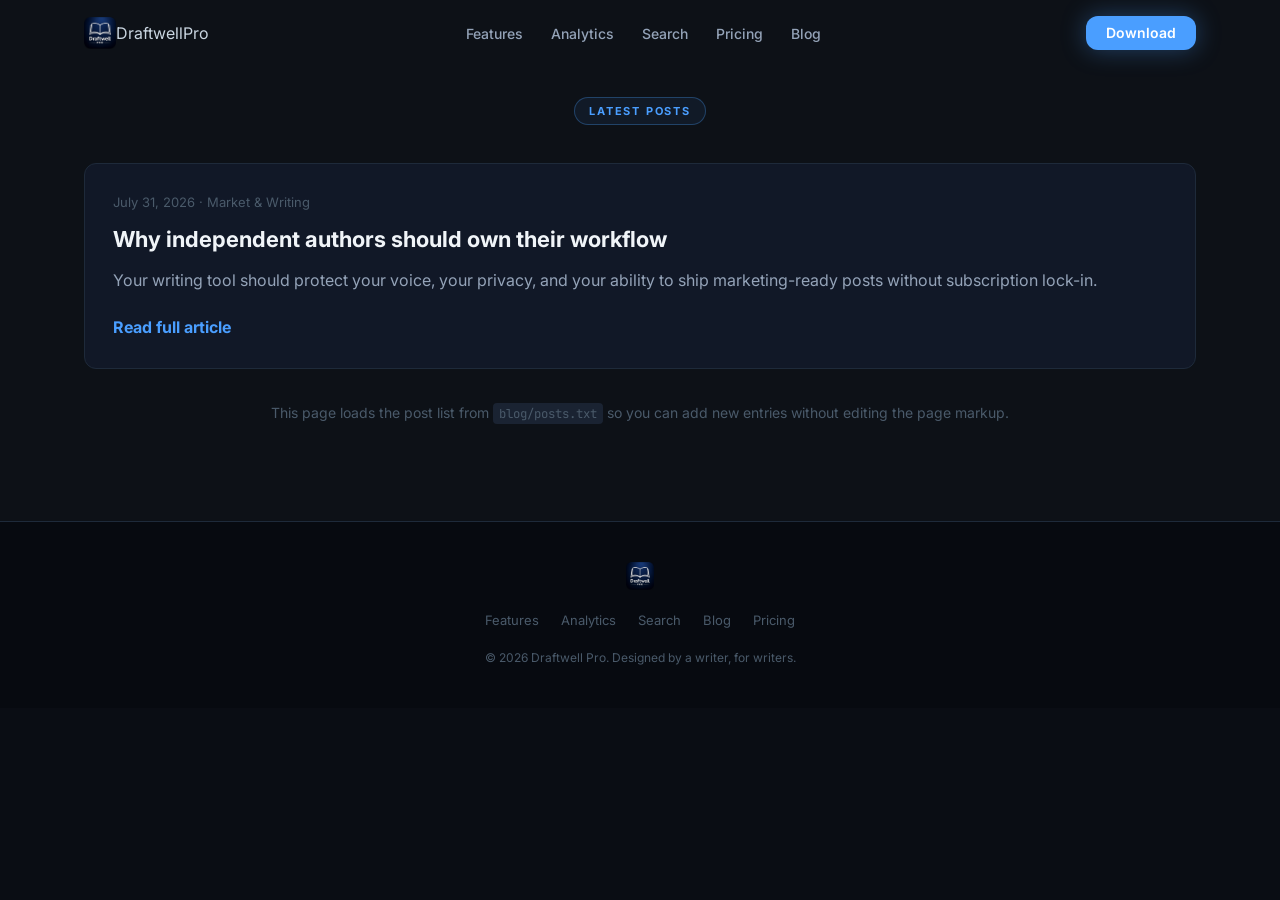
==== commit ecbb2fce: "layout updates" ====
--- a/docs/blog.html
+++ b/docs/blog.html
@@ -30,14 +30,14 @@
 
 <section class="section-alt">
   <div class="container">
-    <div class="section-header reveal">
+    <div class="section-header reveal" style="margin-bottom:24px;">
       <span class="section-label">Latest Posts</span>
     </div>
 
     <div id="blog-list" class="blog-grid reveal">
       <article class="blog-card">
         <div class="blog-card-meta">July 31, 2026 · Draftwell Pro Blog</div>
-        <h3>Welcome to the Draftwell Pro Blog</h3>
+        <h3><a href="blog/own-your-workflow.html">Welcome to the Draftwell Pro Blog</a></h3>
         <p class="blog-card-snippet">A professional introduction to this space: practical publishing guidance, author workflow insights, and market-savvy writing advice for independent creators.</p>
         <a href="blog/own-your-workflow.html">Read full introduction</a>
       </article>
--- a/docs/css/styles.css
+++ b/docs/css/styles.css
@@ -1128,6 +1128,12 @@
   font-weight: 700;
   color: var(--blue);
 }
+.blog-card h3 a {
+  color: inherit;
+}
+.blog-card h3 a:hover {
+  color: var(--blue);
+}
 .blog-empty {
   background: var(--bg-3);
   border: 1px solid var(--border-dim);
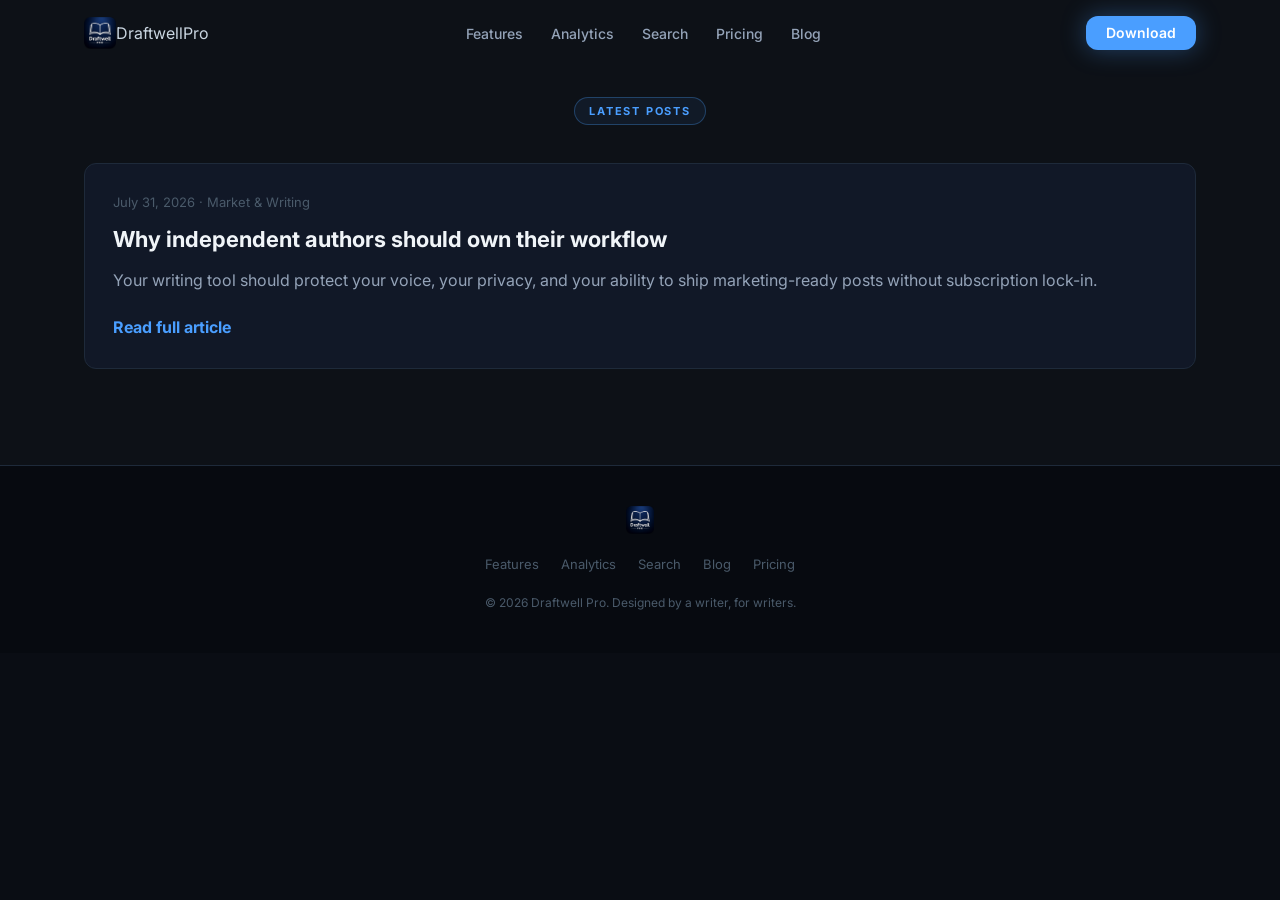
==== commit 8e41679b: "removing development line" ====
--- a/docs/blog.html
+++ b/docs/blog.html
@@ -47,7 +47,6 @@
       <p>Blog posts are loading. If the list does not appear, the blog is still being assembled or your browser is blocking local fetches.</p>
     </div>
 
-    <p style="text-align:center;margin-top:32px;font-size:14px;color:var(--text-4);">This page loads the post list from <code>blog/posts.txt</code> so you can add new entries without editing the page markup.</p>
   </div>
 </section>
 
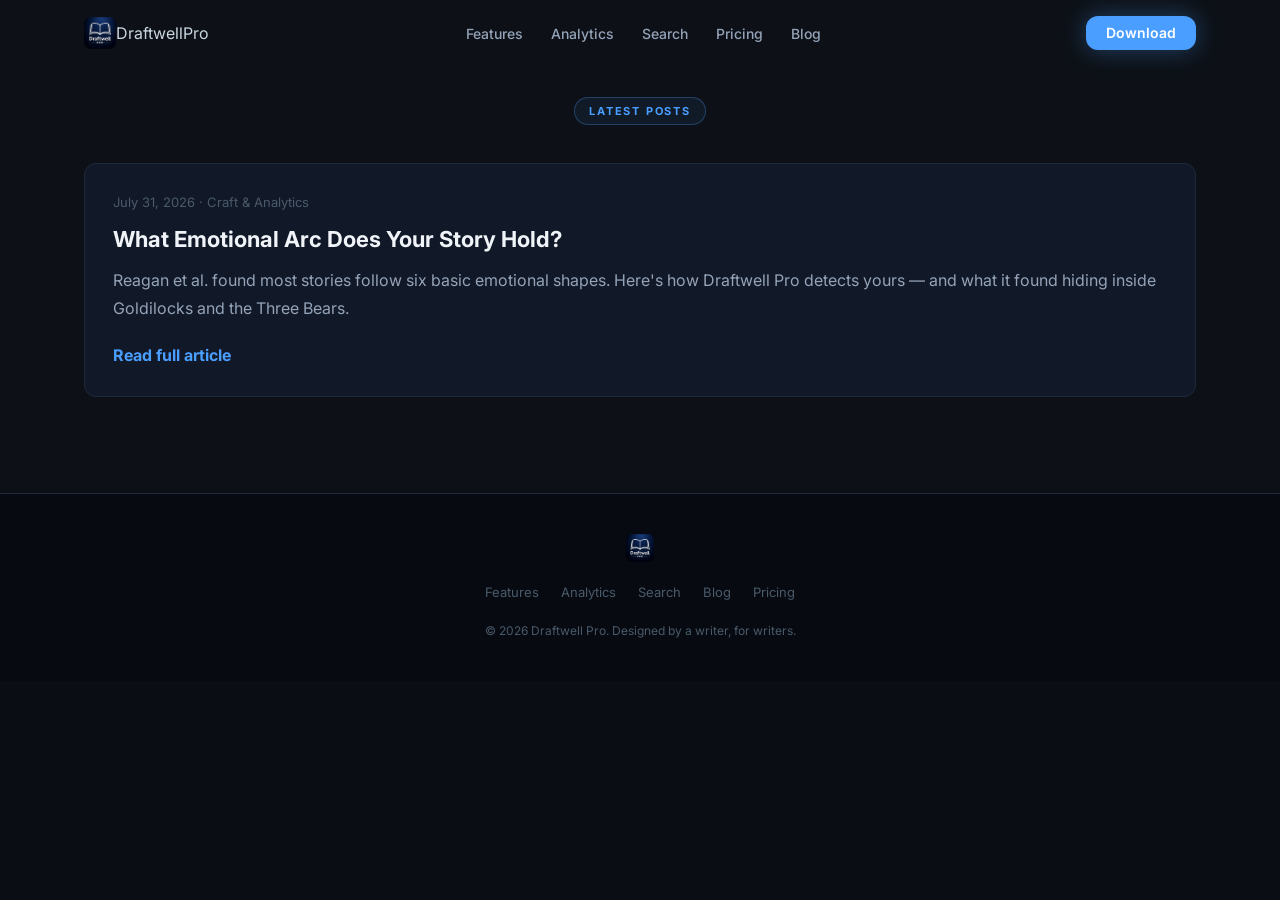
==== commit 74fda559: "emotional arc" ====
--- a/docs/blog.html
+++ b/docs/blog.html
@@ -36,6 +36,12 @@
 
     <div id="blog-list" class="blog-grid reveal">
       <article class="blog-card">
+        <div class="blog-card-meta">July 31, 2026 · Craft & Analytics</div>
+        <h3><a href="blog/emotional-arc-of-your-story.html">What Emotional Arc Does Your Story Hold?</a></h3>
+        <p class="blog-card-snippet">Reagan et al. found most stories follow six basic emotional shapes. Here's how Draftwell Pro detects yours — and what it found hiding inside Goldilocks and the Three Bears.</p>
+        <a href="blog/emotional-arc-of-your-story.html">Read full article</a>
+      </article>
+      <article class="blog-card">
         <div class="blog-card-meta">July 31, 2026 · Draftwell Pro Blog</div>
         <h3><a href="blog/own-your-workflow.html">Welcome to the Draftwell Pro Blog</a></h3>
         <p class="blog-card-snippet">A professional introduction to this space: practical publishing guidance, author workflow insights, and market-savvy writing advice for independent creators.</p>
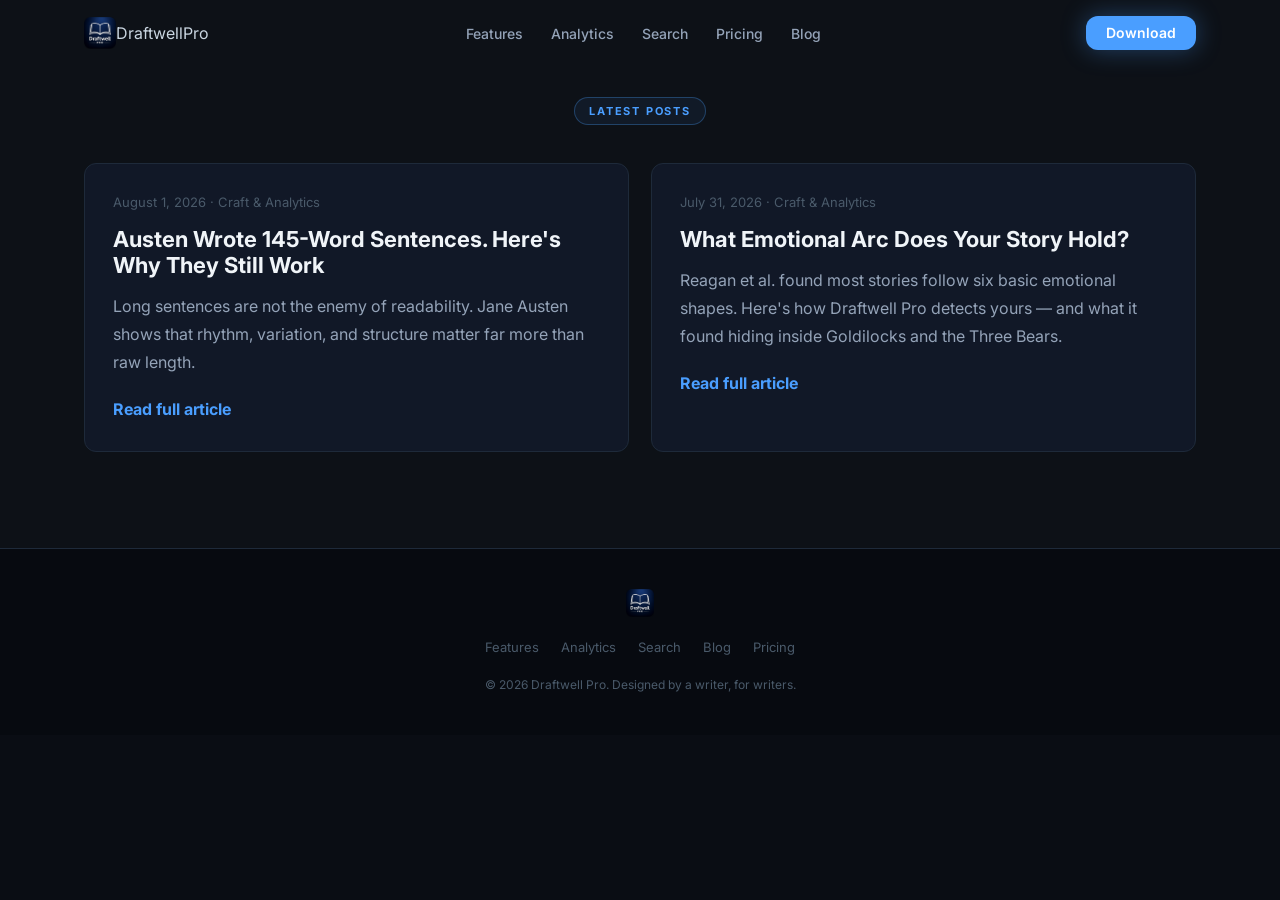
==== commit 47dfda60: "Austen Wrote 145-Word Sentences. Here's Why They Still Work" ====
--- a/docs/blog.html
+++ b/docs/blog.html
@@ -6,6 +6,15 @@
   <title>Draftwell Pro Blog — Writing, publishing, and market insights</title>
   <meta name="description" content="Draftwell Pro blog posts on writing workflows, author marketing, and independent publishing strategies.">
   <meta name="theme-color" content="#0a0d14">
+  <meta property="og:title" content="Draftwell Pro Blog — Writing, publishing, and market insights">
+  <meta property="og:description" content="Draftwell Pro blog posts on writing workflows, author marketing, and independent publishing strategies.">
+  <meta property="og:image" content="https://draftwellpro.github.io/Draftwell-Pro/images/draftwellBanner.png">
+  <meta property="og:type" content="website">
+  <meta property="og:url" content="https://draftwellpro.github.io/Draftwell-Pro/blog.html">
+  <meta name="twitter:card" content="summary_large_image">
+  <meta name="twitter:title" content="Draftwell Pro Blog — Writing, publishing, and market insights">
+  <meta name="twitter:description" content="Draftwell Pro blog posts on writing workflows, author marketing, and independent publishing strategies.">
+  <meta name="twitter:image" content="https://draftwellpro.github.io/Draftwell-Pro/images/draftwellBanner.png">
   <link rel="preconnect" href="https://fonts.googleapis.com">
   <link rel="preconnect" href="https://fonts.gstatic.com" crossorigin>
   <link href="https://fonts.googleapis.com/css2?family=Inter:opsz,wght@14..32,400;14..32,500;14..32,600;14..32,700;14..32,800;14..32,900&family=JetBrains+Mono:wght@400;600;700&display=swap" rel="stylesheet">
@@ -35,18 +44,8 @@
     </div>
 
     <div id="blog-list" class="blog-grid reveal">
-      <article class="blog-card">
-        <div class="blog-card-meta">July 31, 2026 · Craft & Analytics</div>
-        <h3><a href="blog/emotional-arc-of-your-story.html">What Emotional Arc Does Your Story Hold?</a></h3>
-        <p class="blog-card-snippet">Reagan et al. found most stories follow six basic emotional shapes. Here's how Draftwell Pro detects yours — and what it found hiding inside Goldilocks and the Three Bears.</p>
-        <a href="blog/emotional-arc-of-your-story.html">Read full article</a>
-      </article>
-      <article class="blog-card">
-        <div class="blog-card-meta">July 31, 2026 · Draftwell Pro Blog</div>
-        <h3><a href="blog/own-your-workflow.html">Welcome to the Draftwell Pro Blog</a></h3>
-        <p class="blog-card-snippet">A professional introduction to this space: practical publishing guidance, author workflow insights, and market-savvy writing advice for independent creators.</p>
-        <a href="blog/own-your-workflow.html">Read full introduction</a>
-      </article>
+      <!-- Blog cards are rendered dynamically from docs/blog/posts.txt by js/blog.js.
+           Do not hardcode individual article cards here; add new posts to posts.txt instead. -->
     </div>
 
     <div id="blog-empty" class="blog-empty" hidden>
